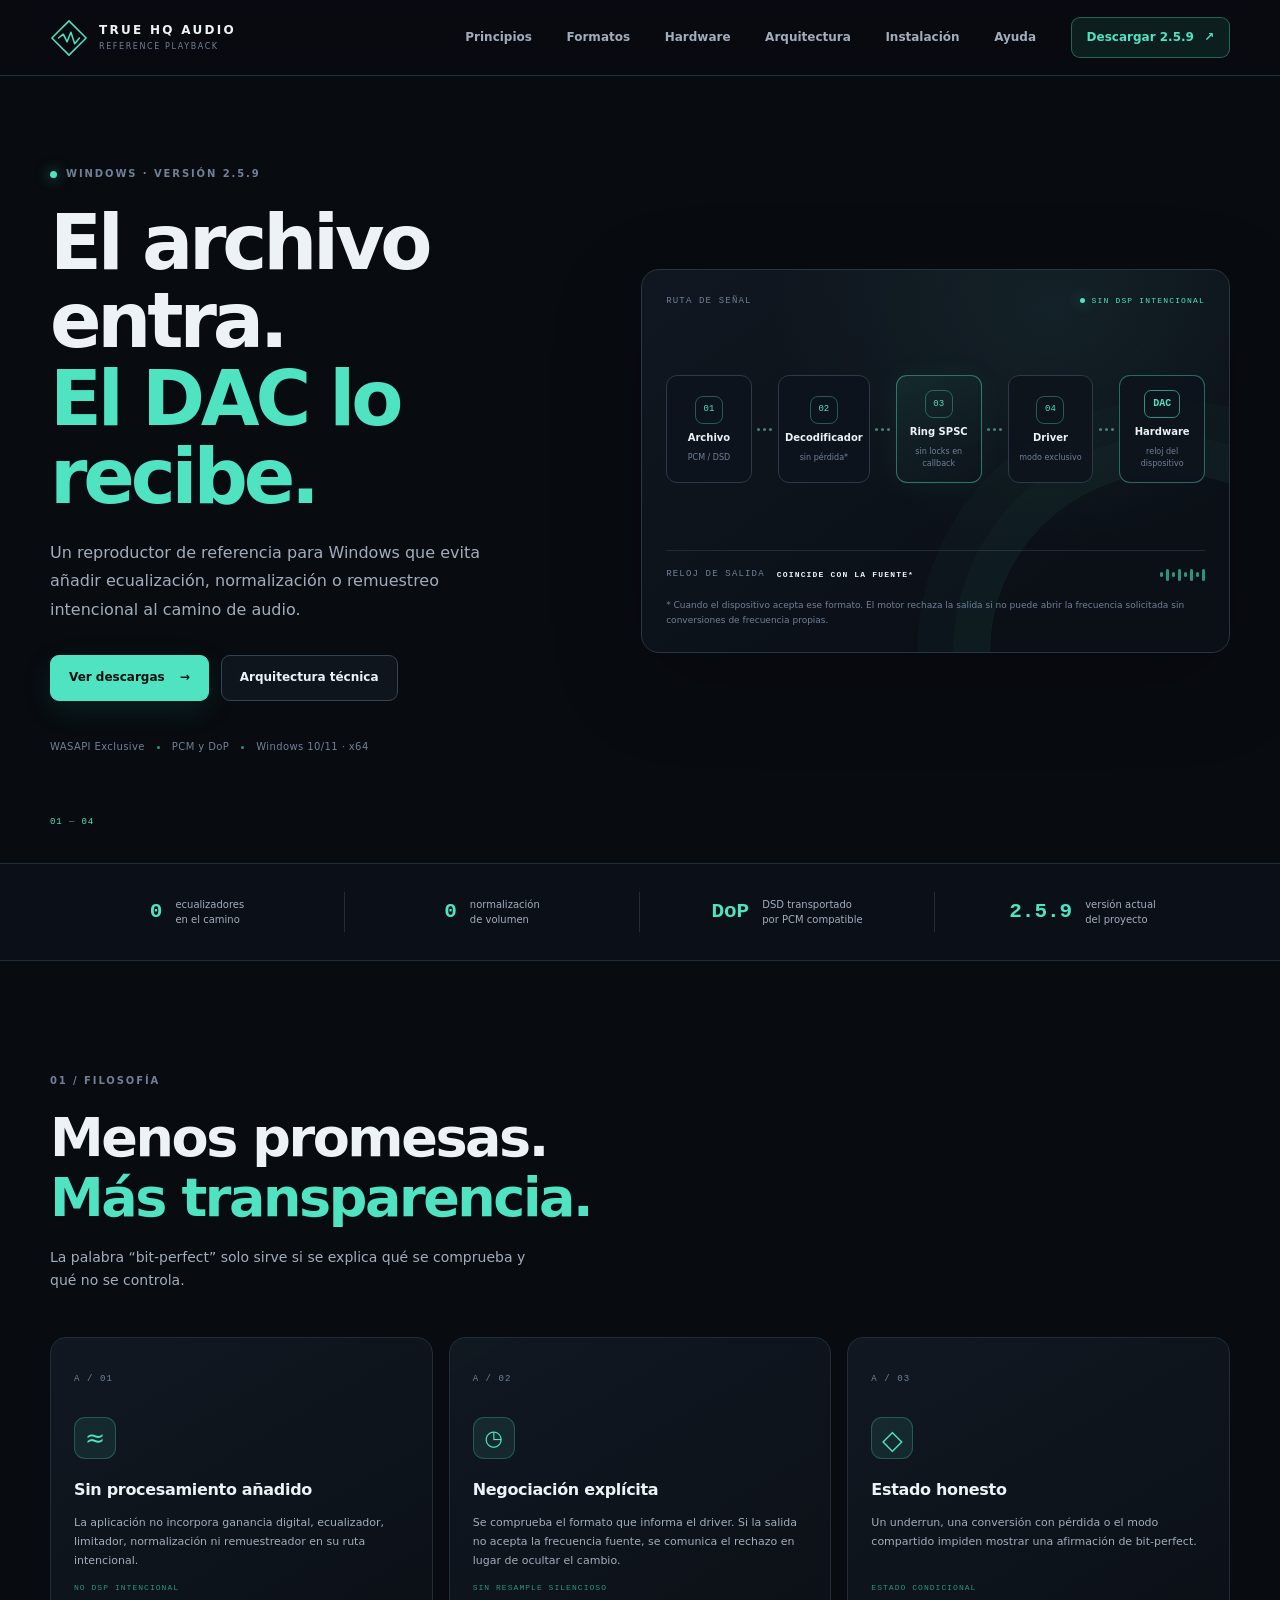
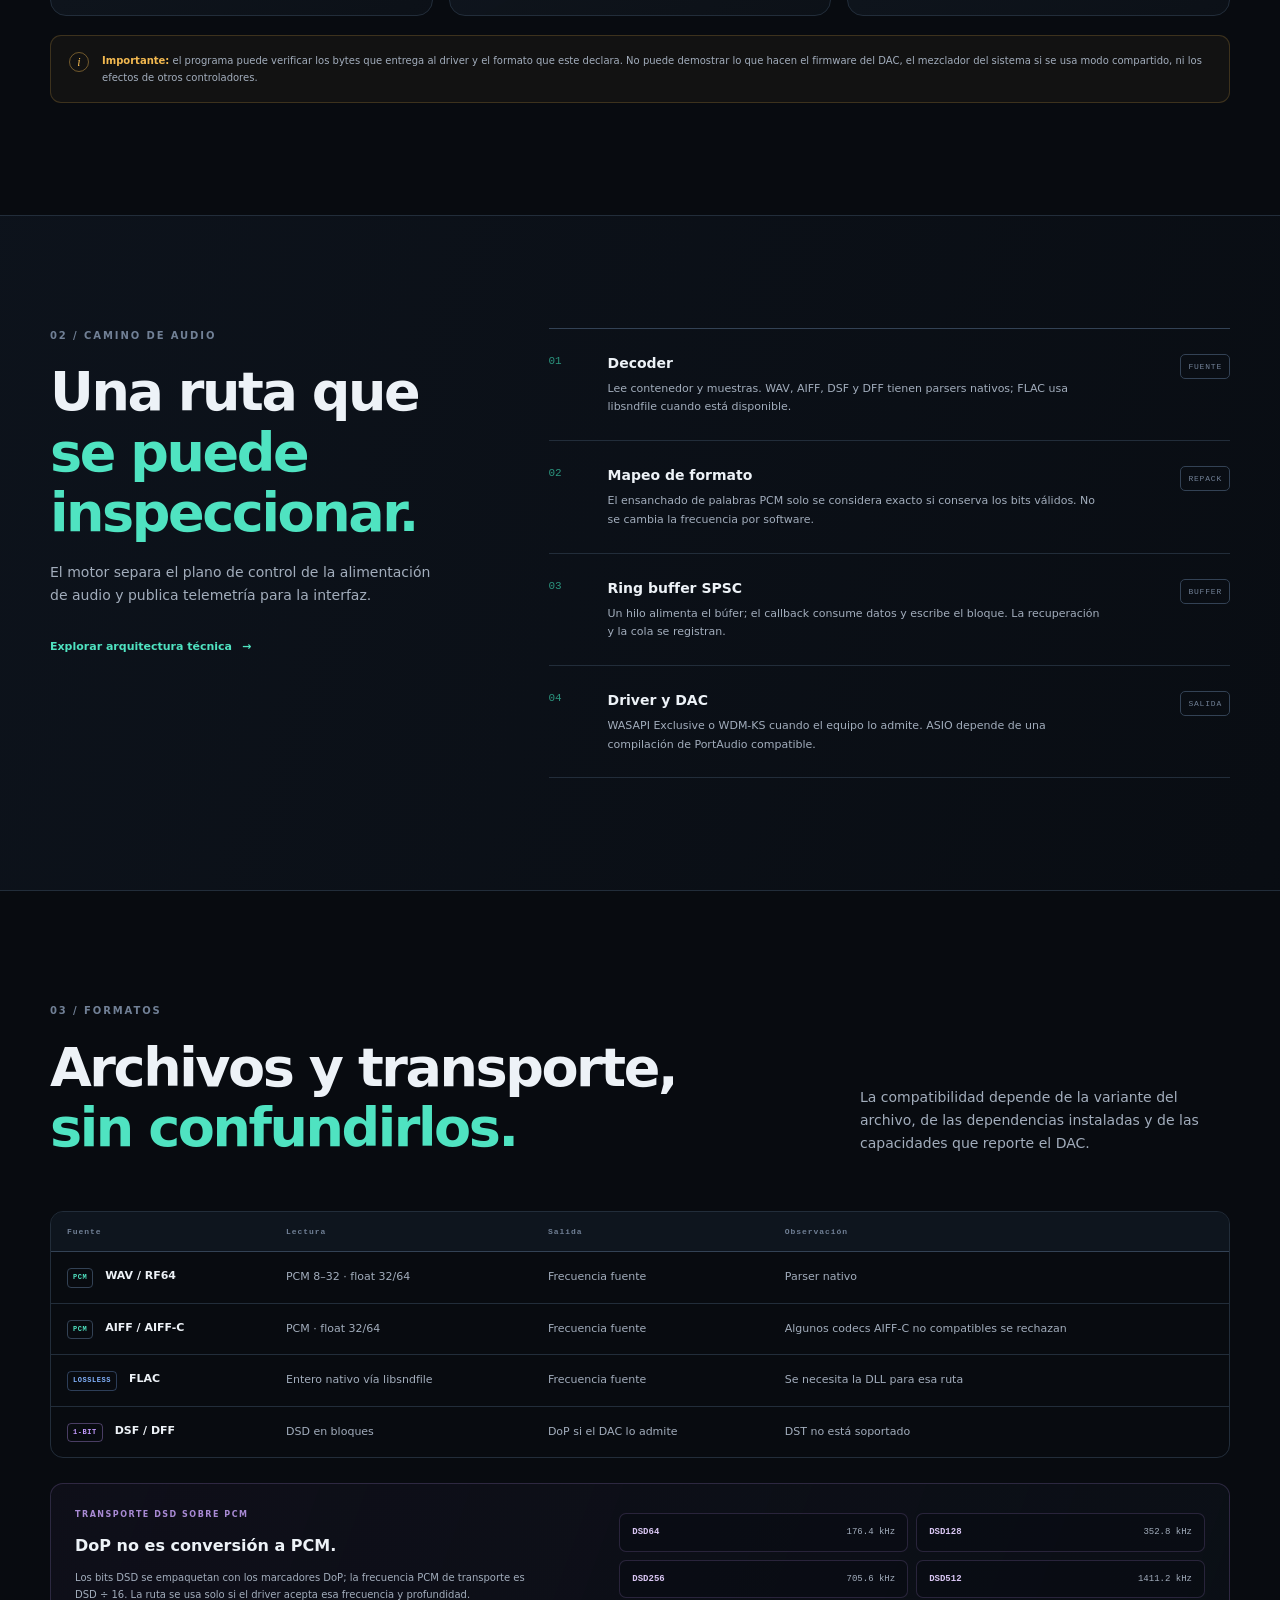
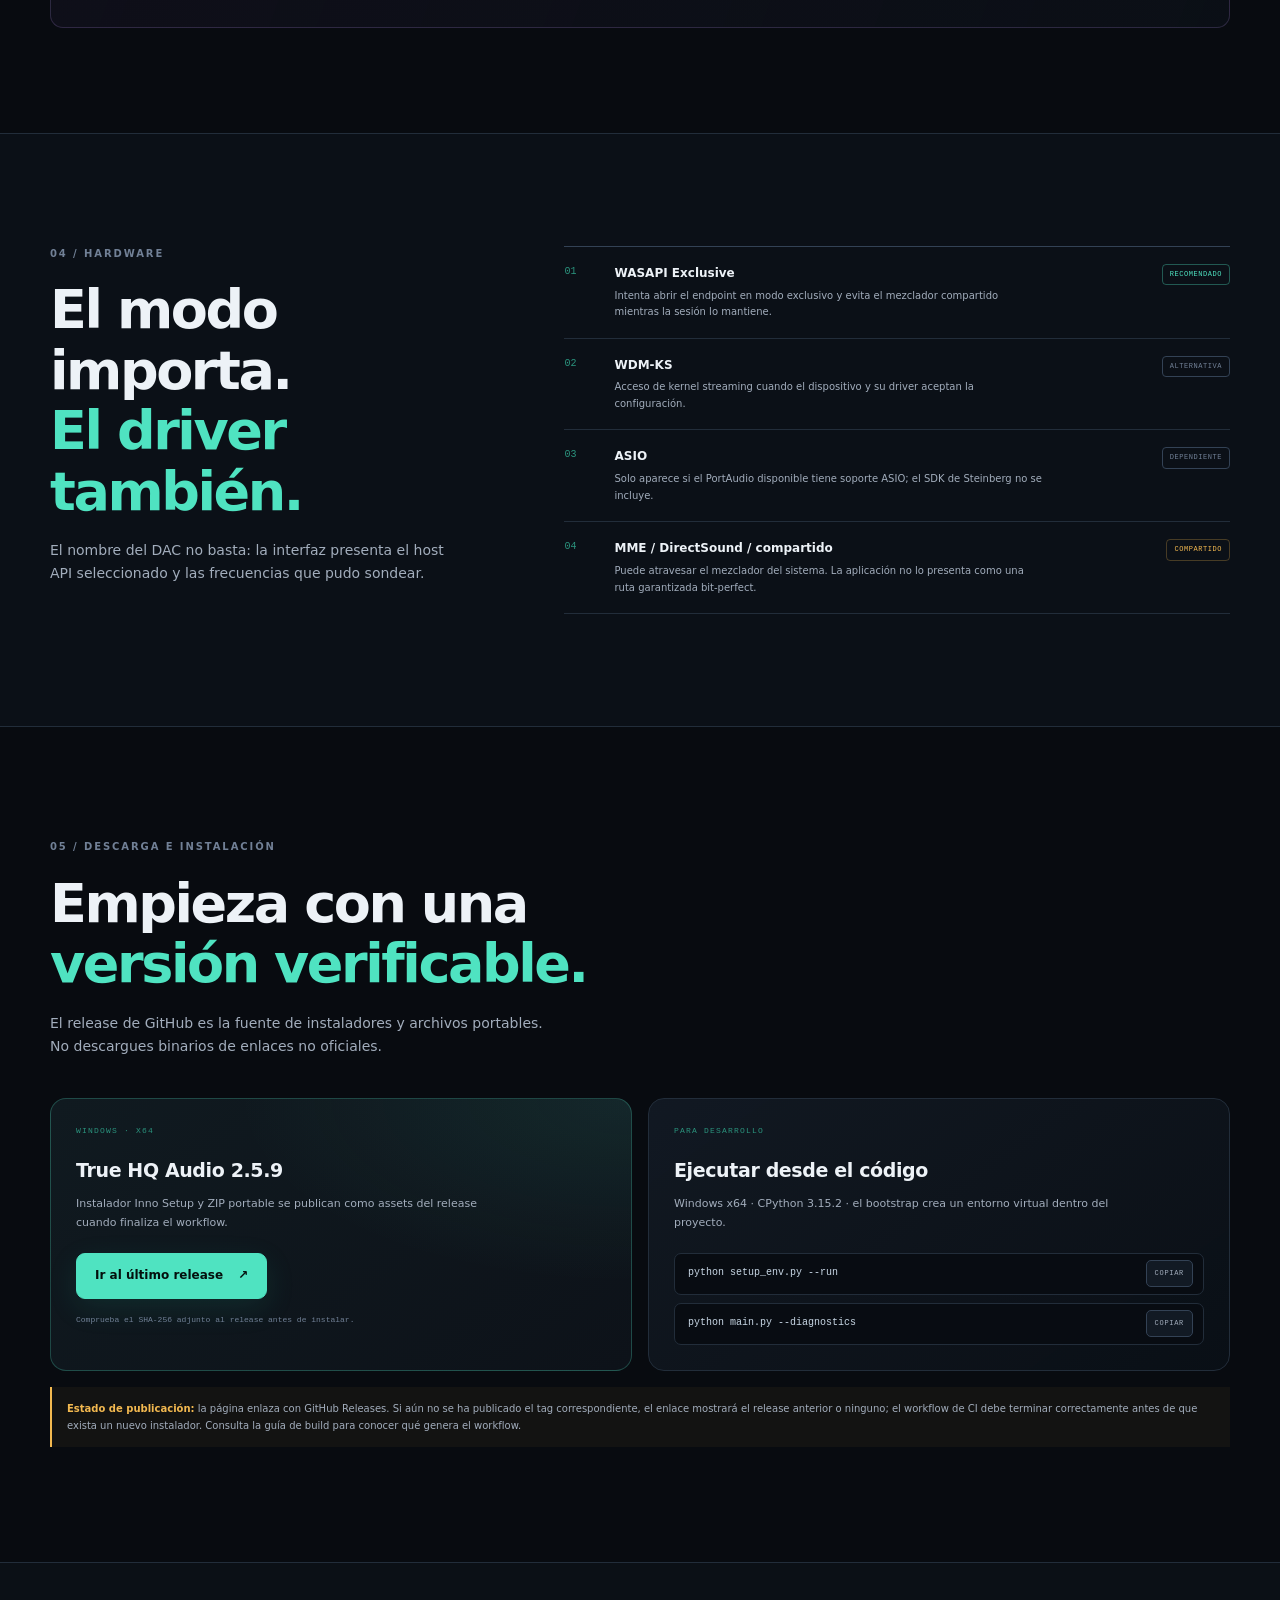
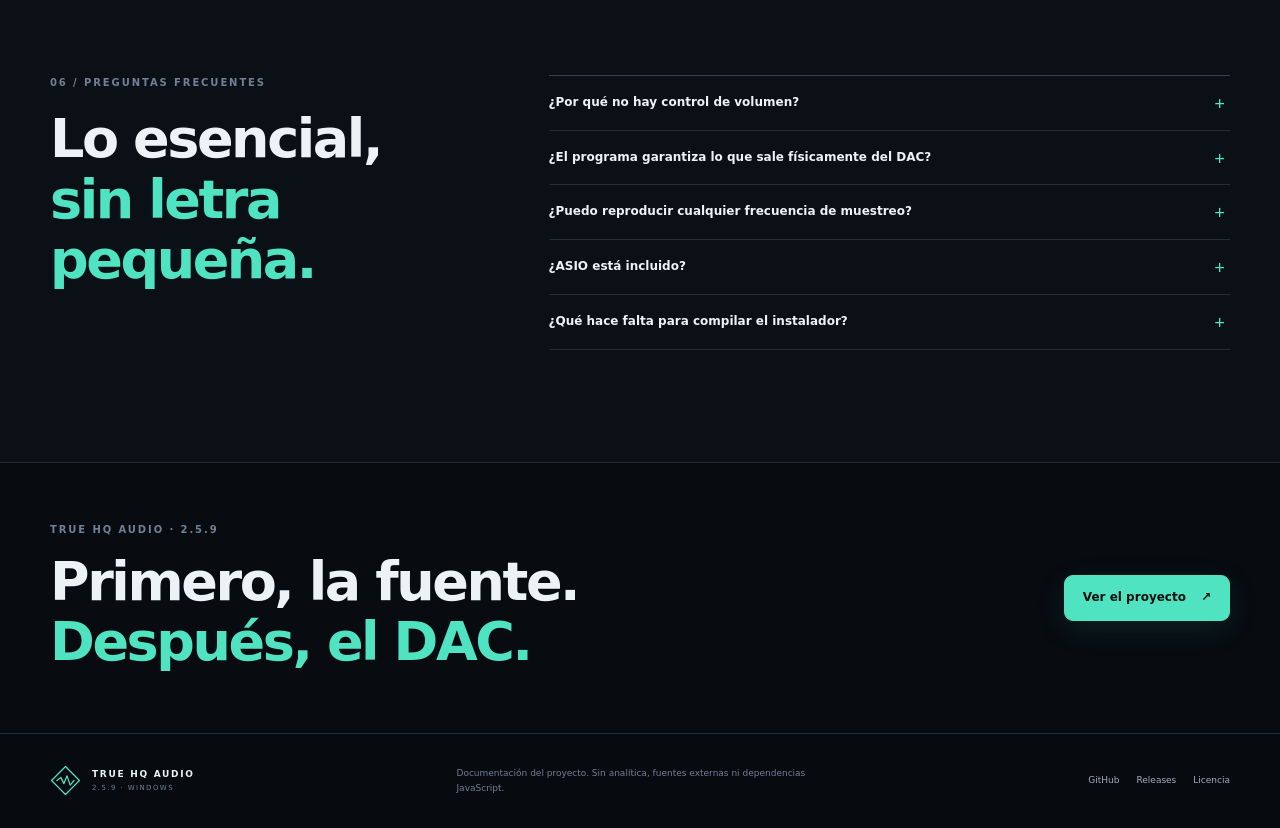
==== docs/index.html @ 5ac53d4a "0" ====
<!doctype html>
<html lang="es">
<head>
  <meta charset="utf-8">
  <meta name="viewport" content="width=device-width, initial-scale=1">
  <meta name="color-scheme" content="dark">
  <meta name="theme-color" content="#080b10">
  <meta name="description" content="True HQ Audio 2.5.9: reproductor de referencia para Windows con salida exclusiva, cero DSP y rechazo explícito del remuestreo." />
  <meta name="gh-repository" content="" />
  <meta name="gh-pages-url" content="" />
  <link rel="canonical" href="" />
  <meta property="og:title" content="True HQ Audio — escucha sin intermediarios" />
  <meta property="og:description" content="Reproductor de audio para Windows con WASAPI Exclusive, reproducción DoP y señal sin procesamiento intencional." />
  <meta property="og:type" content="website" />
  <title>True HQ Audio 2.5.9 — reproducción de referencia</title>
  <link rel="icon" href="favicon.svg" type="image/svg+xml">
  <link rel="stylesheet" href="site.css">
  <script src="site.js" defer></script>
</head>
<body>
  <a class="skip-link" href="#contenido">Saltar al contenido</a>
  <header class="site-header">
    <a class="brand" href="#inicio" aria-label="True HQ Audio, inicio">
      <span class="brand-mark" aria-hidden="true"><svg viewBox="0 0 40 40"><path d="M20 2 38 20 20 38 2 20 20 2Z"/><path d="m9 20 5-4 4 8 4-10 4 12 5-6"/></svg></span>
      <span class="brand-wordmark"><strong>TRUE HQ AUDIO</strong><small>REFERENCE PLAYBACK</small></span>
    </a>
    <button class="menu-toggle" type="button" aria-expanded="false" aria-controls="main-nav" aria-label="Abrir menú">
      <span></span><span></span><span></span>
    </button>
    <nav id="main-nav" class="main-nav" aria-label="Navegación principal">
      <a href="#principios">Principios</a>
      <a href="#formatos">Formatos</a>
      <a href="#hardware">Hardware</a>
      <a href="architecture.html">Arquitectura</a>
      <a href="#instalacion">Instalación</a>
      <a href="support.html">Ayuda</a>
      <a class="nav-cta" href="#instalacion" data-release-link>Descargar 2.5.9 <span aria-hidden="true">↗</span></a>
    </nav>
  </header>

  <main id="contenido">
    <section id="inicio" class="hero section-wrap">
      <div class="hero-copy">
        <p class="eyebrow"><span class="status-dot"></span> WINDOWS · VERSIÓN 2.5.9</p>
        <h1>El archivo entra.<br><span>El DAC lo recibe.</span></h1>
        <p class="hero-lede">Un reproductor de referencia para Windows que evita añadir ecualización, normalización o remuestreo intencional al camino de audio.</p>
        <div class="hero-actions">
          <a class="button button-primary" href="#instalacion" data-release-link>Ver descargas <span aria-hidden="true">→</span></a>
          <a class="button button-quiet" href="architecture.html">Arquitectura técnica</a>
        </div>
        <div class="hero-meta"><span>WASAPI Exclusive</span><i></i><span>PCM y DoP</span><i></i><span>Windows 10/11 · x64</span></div>
      </div>
      <div class="hero-art" aria-label="Diagrama de la ruta de audio">
        <div class="art-topline"><span>RUTA DE SEÑAL</span><span class="live-label"><b></b> SIN DSP INTENCIONAL</span></div>
        <div class="signal-flow">
          <div class="signal-node"><span class="node-icon">01</span><strong>Archivo</strong><small>PCM / DSD</small></div>
          <span class="signal-link"><i></i><i></i><i></i></span>
          <div class="signal-node"><span class="node-icon">02</span><strong>Decodificador</strong><small>sin pérdida*</small></div>
          <span class="signal-link"><i></i><i></i><i></i></span>
          <div class="signal-node node-ring"><span class="node-icon">03</span><strong>Ring SPSC</strong><small>sin locks en callback</small></div>
          <span class="signal-link"><i></i><i></i><i></i></span>
          <div class="signal-node"><span class="node-icon">04</span><strong>Driver</strong><small>modo exclusivo</small></div>
          <span class="signal-link"><i></i><i></i><i></i></span>
          <div class="signal-node node-dac"><span class="dac-glyph">DAC</span><strong>Hardware</strong><small>reloj del dispositivo</small></div>
        </div>
        <div class="art-footer"><span>RELOJ DE SALIDA</span><strong>COINCIDE CON LA FUENTE*</strong><span class="clock-bars" aria-hidden="true"><i></i><i></i><i></i><i></i><i></i><i></i><i></i><i></i></span></div>
        <p class="art-note">* Cuando el dispositivo acepta ese formato. El motor rechaza la salida si no puede abrir la frecuencia solicitada sin conversiones de frecuencia propias.</p>
      </div>
      <div class="hero-index" aria-hidden="true">01 <span>—</span> 04</div>
    </section>

    <section class="proof-strip" aria-label="Características principales">
      <div><strong>0</strong><span>ecualizadores<br>en el camino</span></div>
      <div><strong>0</strong><span>normalización<br>de volumen</span></div>
      <div><strong>DoP</strong><span>DSD transportado<br>por PCM compatible</span></div>
      <div><strong>2.5.9</strong><span>versión actual<br>del proyecto</span></div>
    </section>

    <section id="principios" class="section-wrap section-block">
      <div class="section-heading"><p class="eyebrow">01 / FILOSOFÍA</p><h2>Menos promesas.<br><span>Más transparencia.</span></h2><p>La palabra “bit-perfect” solo sirve si se explica qué se comprueba y qué no se controla.</p></div>
      <div class="principle-grid">
        <article class="principle-card"><span class="card-index">A / 01</span><div class="principle-icon icon-wave" aria-hidden="true">≈</div><h3>Sin procesamiento añadido</h3><p>La aplicación no incorpora ganancia digital, ecualizador, limitador, normalización ni remuestreador en su ruta intencional.</p><span class="card-foot">NO DSP INTENCIONAL</span></article>
        <article class="principle-card"><span class="card-index">A / 02</span><div class="principle-icon icon-clock" aria-hidden="true">◷</div><h3>Negociación explícita</h3><p>Se comprueba el formato que informa el driver. Si la salida no acepta la frecuencia fuente, se comunica el rechazo en lugar de ocultar el cambio.</p><span class="card-foot">SIN RESAMPLE SILENCIOSO</span></article>
        <article class="principle-card"><span class="card-index">A / 03</span><div class="principle-icon icon-shield" aria-hidden="true">◇</div><h3>Estado honesto</h3><p>Un underrun, una conversión con pérdida o el modo compartido impiden mostrar una afirmación de bit-perfect.</p><span class="card-foot">ESTADO CONDICIONAL</span></article>
      </div>
      <aside class="honesty-note"><span class="note-mark">i</span><p><strong>Importante:</strong> el programa puede verificar los bytes que entrega al driver y el formato que este declara. No puede demostrar lo que hacen el firmware del DAC, el mezclador del sistema si se usa modo compartido, ni los efectos de otros controladores.</p></aside>
    </section>

    <section id="ruta" class="signal-section section-block">
      <div class="section-wrap signal-layout">
        <div class="section-heading"><p class="eyebrow">02 / CAMINO DE AUDIO</p><h2>Una ruta que<br><span>se puede inspeccionar.</span></h2><p>El motor separa el plano de control de la alimentación de audio y publica telemetría para la interfaz.</p><a class="text-link" href="architecture.html">Explorar arquitectura técnica <span>→</span></a></div>
        <div class="pipeline">
          <div class="pipeline-step"><div class="pipeline-number">01</div><div><strong>Decoder</strong><p>Lee contenedor y muestras. WAV, AIFF, DSF y DFF tienen parsers nativos; FLAC usa libsndfile cuando está disponible.</p></div><span class="pipeline-tag">FUENTE</span></div>
          <div class="pipeline-step"><div class="pipeline-number">02</div><div><strong>Mapeo de formato</strong><p>El ensanchado de palabras PCM solo se considera exacto si conserva los bits válidos. No se cambia la frecuencia por software.</p></div><span class="pipeline-tag">REPACK</span></div>
          <div class="pipeline-step"><div class="pipeline-number">03</div><div><strong>Ring buffer SPSC</strong><p>Un hilo alimenta el búfer; el callback consume datos y escribe el bloque. La recuperación y la cola se registran.</p></div><span class="pipeline-tag">BUFFER</span></div>
          <div class="pipeline-step"><div class="pipeline-number">04</div><div><strong>Driver y DAC</strong><p>WASAPI Exclusive o WDM-KS cuando el equipo lo admite. ASIO depende de una compilación de PortAudio compatible.</p></div><span class="pipeline-tag">SALIDA</span></div>
        </div>
      </div>
    </section>

    <section id="formatos" class="section-wrap section-block formats-section">
      <div class="section-heading heading-row"><div><p class="eyebrow">03 / FORMATOS</p><h2>Archivos y transporte,<br><span>sin confundirlos.</span></h2></div><p>La compatibilidad depende de la variante del archivo, de las dependencias instaladas y de las capacidades que reporte el DAC.</p></div>
      <div class="format-table-wrap"><table class="format-table"><thead><tr><th>Fuente</th><th>Lectura</th><th>Salida</th><th>Observación</th></tr></thead><tbody>
        <tr><td><span class="format-mark pcm">PCM</span> WAV / RF64</td><td>PCM 8–32 · float 32/64</td><td>Frecuencia fuente</td><td>Parser nativo</td></tr>
        <tr><td><span class="format-mark pcm">PCM</span> AIFF / AIFF-C</td><td>PCM · float 32/64</td><td>Frecuencia fuente</td><td>Algunos codecs AIFF-C no compatibles se rechazan</td></tr>
        <tr><td><span class="format-mark lossless">LOSSLESS</span> FLAC</td><td>Entero nativo vía libsndfile</td><td>Frecuencia fuente</td><td>Se necesita la DLL para esa ruta</td></tr>
        <tr><td><span class="format-mark dsd">1-BIT</span> DSF / DFF</td><td>DSD en bloques</td><td>DoP si el DAC lo admite</td><td>DST no está soportado</td></tr>
      </tbody></table></div>
      <div class="dop-grid"><div><p class="eyebrow">TRANSPORTE DSD SOBRE PCM</p><h3>DoP no es conversión a PCM.</h3><p>Los bits DSD se empaquetan con los marcadores DoP; la frecuencia PCM de transporte es DSD ÷ 16. La ruta se usa solo si el driver acepta esa frecuencia y profundidad.</p></div><div class="dop-rates"><span><b>DSD64</b><i>176.4 kHz</i></span><span><b>DSD128</b><i>352.8 kHz</i></span><span><b>DSD256</b><i>705.6 kHz</i></span><span><b>DSD512</b><i>1411.2 kHz</i></span></div></div>
    </section>

    <section id="hardware" class="hardware-section section-block">
      <div class="section-wrap hardware-layout">
        <div class="section-heading"><p class="eyebrow">04 / HARDWARE</p><h2>El modo importa.<br><span>El driver también.</span></h2><p>El nombre del DAC no basta: la interfaz presenta el host API seleccionado y las frecuencias que pudo sondear.</p></div>
        <div class="driver-list">
          <article><span class="driver-rank">01</span><div><h3>WASAPI Exclusive</h3><p>Intenta abrir el endpoint en modo exclusivo y evita el mezclador compartido mientras la sesión lo mantiene.</p></div><span class="driver-state state-good">RECOMENDADO</span></article>
          <article><span class="driver-rank">02</span><div><h3>WDM-KS</h3><p>Acceso de kernel streaming cuando el dispositivo y su driver aceptan la configuración.</p></div><span class="driver-state">ALTERNATIVA</span></article>
          <article><span class="driver-rank">03</span><div><h3>ASIO</h3><p>Solo aparece si el PortAudio disponible tiene soporte ASIO; el SDK de Steinberg no se incluye.</p></div><span class="driver-state">DEPENDIENTE</span></article>
          <article><span class="driver-rank">04</span><div><h3>MME / DirectSound / compartido</h3><p>Puede atravesar el mezclador del sistema. La aplicación no lo presenta como una ruta garantizada bit-perfect.</p></div><span class="driver-state state-caution">COMPARTIDO</span></article>
        </div>
      </div>
    </section>

    <section id="instalacion" class="section-wrap section-block install-section">
      <div class="section-heading"><p class="eyebrow">05 / DESCARGA E INSTALACIÓN</p><h2>Empieza con una<br><span>versión verificable.</span></h2><p>El release de GitHub es la fuente de instaladores y archivos portables. No descargues binarios de enlaces no oficiales.</p></div>
      <div class="install-grid">
        <article class="download-card"><span class="download-kicker">WINDOWS · X64</span><h3>True HQ Audio 2.5.9</h3><p>Instalador Inno Setup y ZIP portable se publican como assets del release cuando finaliza el workflow.</p><a class="button button-primary" href="#instalacion" data-release-link>Ir al último release <span>↗</span></a><p class="download-foot">Comprueba el SHA-256 adjunto al release antes de instalar.</p></article>
        <article class="source-card"><span class="download-kicker">PARA DESARROLLO</span><h3>Ejecutar desde el código</h3><p>Windows x64 · CPython 3.15.2 · el bootstrap crea un entorno virtual dentro del proyecto.</p><div class="code-line"><code>python setup_env.py --run</code><button class="copy-button" type="button" data-copy="python setup_env.py --run" aria-label="Copiar comando">COPIAR</button></div><div class="code-line"><code>python main.py --diagnostics</code><button class="copy-button" type="button" data-copy="python main.py --diagnostics" aria-label="Copiar comando">COPIAR</button></div></article>
      </div>
      <p class="release-caveat"><strong>Estado de publicación:</strong> la página enlaza con GitHub Releases. Si aún no se ha publicado el tag correspondiente, el enlace mostrará el release anterior o ninguno; el workflow de CI debe terminar correctamente antes de que exista un nuevo instalador. Consulta <a href="installation.html">la guía de build</a> para conocer qué genera el workflow.</p>
    </section>

    <section class="faq-section section-block">
      <div class="section-wrap"><div class="section-heading"><p class="eyebrow">06 / PREGUNTAS FRECUENTES</p><h2>Lo esencial,<br><span>sin letra pequeña.</span></h2></div>
        <div class="faq-list">
          <details><summary>¿Por qué no hay control de volumen?</summary><p>El control digital de volumen escala muestras. Para no alterar la señal de origen, el nivel se controla en el DAC o en el amplificador.</p></details>
          <details><summary>¿El programa garantiza lo que sale físicamente del DAC?</summary><p>No. Puede inspeccionar el formato que informa el driver y los bytes entregados por la aplicación. No puede observar el procesamiento interno del driver, el firmware del DAC o etapas analógicas.</p></details>
          <details><summary>¿Puedo reproducir cualquier frecuencia de muestreo?</summary><p>Solo si el endpoint acepta el formato. Si no lo acepta, la aplicación comunica el error y no intenta remuestrear por software.</p></details>
          <details><summary>¿ASIO está incluido?</summary><p>El programa consulta los host APIs de PortAudio disponibles en el equipo. No distribuye el SDK ASIO ni garantiza que la build de PortAudio lo incluya.</p></details>
          <details><summary>¿Qué hace falta para compilar el instalador?</summary><p>Python 3.15.2 x64, las dependencias fijadas en requirements y Inno Setup 6. GitHub Actions instala Inno Setup, ejecuta pruebas y empaqueta los artefactos.</p></details>
        </div>
      </div>
    </section>

    <section class="final-cta section-wrap"><div><p class="eyebrow">TRUE HQ AUDIO · 2.5.9</p><h2>Primero, la fuente.<br><span>Después, el DAC.</span></h2></div><a class="button button-primary" href="#inicio" data-project-link>Ver el proyecto <span>↗</span></a></section>
  </main>

  <footer class="site-footer"><a class="brand footer-brand" href="#inicio"><span class="brand-mark" aria-hidden="true"><svg viewBox="0 0 40 40"><path d="M20 2 38 20 20 38 2 20 20 2Z"/><path d="m9 20 5-4 4 8 4-10 4 12 5-6"/></svg></span><span class="brand-wordmark"><strong>TRUE HQ AUDIO</strong><small>2.5.9 · WINDOWS</small></span></a><p>Documentación del proyecto. Sin analítica, fuentes externas ni dependencias JavaScript.</p><div class="footer-links"><a href="#inicio" data-project-link>GitHub</a><a href="#instalacion" data-release-link>Releases</a><a href="#inicio" data-license-link>Licencia</a></div></footer>
</body>
</html>
---- docs/site.css ----
:root {
  color-scheme: dark;
  --bg: #080b10;
  --surface: #0d121a;
  --surface-raised: #121a24;
  --surface-hover: #182331;
  --line: #222d3a;
  --line-bright: #334255;
  --text: #edf2f7;
  --muted: #a2adbc;
  --dim: #718096;
  --accent: #4fe3c1;
  --accent-dim: #2b947e;
  --accent-wash: rgba(79, 227, 193, .09);
  --warning: #f3b950;
  --danger: #f17474;
  --content: 1180px;
  --radius: 16px;
  font-family: Inter, "Segoe UI Variable Text", "Segoe UI", system-ui, sans-serif;
  font-synthesis: none;
  text-rendering: optimizeLegibility;
  -webkit-font-smoothing: antialiased;
  -moz-osx-font-smoothing: grayscale;
}

*, *::before, *::after { box-sizing: border-box; }
html { scroll-behavior: smooth; scroll-padding-top: 88px; background: var(--bg); }
body { margin: 0; min-width: 320px; background: var(--bg); color: var(--text); line-height: 1.65; }
body::before { position: fixed; z-index: -1; inset: 0; content: ""; pointer-events: none; opacity: .24; background-image: linear-gradient(rgba(124, 147, 173, .035) 1px, transparent 1px), linear-gradient(90deg, rgba(124, 147, 173, .035) 1px, transparent 1px); background-size: 48px 48px; mask-image: linear-gradient(to bottom, black, transparent 70%); }
a { color: inherit; text-decoration: none; }
button, a { -webkit-tap-highlight-color: transparent; }
a:focus-visible, button:focus-visible, summary:focus-visible { outline: 2px solid var(--accent); outline-offset: 4px; }
button { font: inherit; }
.skip-link { position: fixed; z-index: 100; top: 8px; left: 8px; padding: 9px 14px; transform: translateY(-150%); border-radius: 8px; background: var(--accent); color: #04100d; font-weight: 700; }
.skip-link:focus { transform: translateY(0); }
.section-wrap { width: min(var(--content), calc(100% - 64px)); margin-inline: auto; }
.section-block { padding-block: 112px; }

.site-header { position: sticky; z-index: 20; top: 0; display: flex; align-items: center; justify-content: space-between; width: 100%; min-height: 76px; padding: 0 max(32px, calc((100vw - var(--content)) / 2)); border-bottom: 1px solid rgba(48, 62, 79, .7); background: rgba(8, 11, 16, .88); backdrop-filter: blur(18px); }
.brand { display: inline-flex; align-items: center; gap: 11px; flex: 0 0 auto; }
.brand-mark { display: grid; width: 38px; height: 38px; place-items: center; }
.brand-mark svg { width: 100%; fill: none; stroke: var(--accent); stroke-linecap: round; stroke-linejoin: round; stroke-width: 1.6; }
.brand-wordmark { display: grid; gap: 0; line-height: 1.2; }
.brand-wordmark strong { font-size: 12px; font-weight: 750; letter-spacing: .19em; }
.brand-wordmark small { margin-top: 5px; color: var(--dim); font-size: 8px; letter-spacing: .2em; }
.main-nav { display: flex; align-items: center; gap: clamp(18px, 2.7vw, 38px); }
.main-nav > a { color: var(--muted); font-size: 12px; font-weight: 550; transition: color .18s ease; }
.main-nav > a:hover { color: var(--text); }
.main-nav .nav-cta { display: inline-flex; align-items: center; gap: 10px; padding: 10px 15px; border: 1px solid rgba(79, 227, 193, .36); border-radius: 9px; background: var(--accent-wash); color: var(--accent); font-weight: 700; }
.main-nav .nav-cta:hover { border-color: var(--accent); background: rgba(79, 227, 193, .14); }
.menu-toggle { display: none; }

.hero { position: relative; display: grid; grid-template-columns: .92fr 1.08fr; align-items: center; gap: clamp(40px, 7vw, 100px); min-height: 650px; padding-block: 90px 108px; }
.hero-copy { max-width: 560px; }
.eyebrow { display: flex; align-items: center; gap: 9px; margin: 0 0 21px; color: var(--dim); font-size: 10px; font-weight: 750; letter-spacing: .19em; }
.status-dot, .live-label b { display: inline-block; width: 7px; height: 7px; border-radius: 50%; background: var(--accent); box-shadow: 0 0 14px rgba(79, 227, 193, .7); }
h1, h2, h3, p { margin-top: 0; }
h1 { margin-bottom: 22px; font-size: clamp(44px, 6.1vw, 76px); font-weight: 690; letter-spacing: -.055em; line-height: 1.03; }
h1 span, h2 span { color: var(--accent); }
.hero-lede { max-width: 480px; margin-bottom: 30px; color: var(--muted); font-size: 16px; line-height: 1.8; }
.hero-actions { display: flex; flex-wrap: wrap; align-items: center; gap: 12px; }
.button { display: inline-flex; min-height: 46px; align-items: center; justify-content: center; gap: 15px; padding: 0 18px; border: 1px solid transparent; border-radius: 9px; font-size: 12px; font-weight: 700; transition: transform .18s ease, background .18s ease, border-color .18s ease; }
.button:hover { transform: translateY(-2px); }
.button-primary { border-color: var(--accent); background: var(--accent); color: #04100d; box-shadow: 0 9px 30px rgba(30, 190, 153, .12); }
.button-primary:hover { background: #77f0d4; }
.button-quiet { border-color: var(--line-bright); background: rgba(18, 26, 36, .68); color: var(--text); }
.button-quiet:hover { border-color: #53657b; background: var(--surface-hover); }
.hero-meta { display: flex; flex-wrap: wrap; align-items: center; gap: 12px; margin-top: 38px; color: var(--dim); font-size: 10px; letter-spacing: .04em; }
.hero-meta i { width: 3px; height: 3px; border-radius: 50%; background: var(--accent-dim); }
.hero-art { position: relative; min-height: 380px; overflow: hidden; padding: 24px; border: 1px solid #273544; border-radius: 18px; background: radial-gradient(ellipse at 70% 10%, rgba(61, 130, 125, .13), transparent 48%), linear-gradient(145deg, #101720, #0b1017 75%); box-shadow: 0 26px 90px rgba(0, 0, 0, .22); }
.hero-art::after { position: absolute; right: -120px; bottom: -180px; width: 360px; height: 360px; border: 1px solid rgba(79, 227, 193, .08); border-radius: 50%; content: ""; box-shadow: 0 0 0 36px rgba(79, 227, 193, .025), 0 0 0 72px rgba(79, 227, 193, .018); pointer-events: none; }
.art-topline, .art-footer { display: flex; align-items: center; justify-content: space-between; color: var(--dim); font-family: "Cascadia Mono", Consolas, monospace; font-size: 9px; letter-spacing: .13em; }
.live-label { display: flex; align-items: center; gap: 7px; color: var(--accent); font-size: 8px; }
.live-label b { width: 5px; height: 5px; }
.signal-flow { position: relative; display: flex; align-items: center; justify-content: space-between; gap: 5px; min-height: 242px; }
.signal-node { position: relative; z-index: 1; display: grid; width: 94px; min-height: 108px; flex: 0 1 94px; align-content: center; justify-items: center; gap: 6px; padding: 10px 6px; border: 1px solid #2b3948; border-radius: 11px; background: rgba(14, 20, 29, .92); text-align: center; }
.signal-node strong { font-size: 10px; font-weight: 650; }
.signal-node small { color: var(--dim); font-size: 8px; line-height: 1.4; }
.node-icon { display: grid; width: 28px; height: 28px; place-items: center; border: 1px solid rgba(79, 227, 193, .35); border-radius: 8px; color: var(--accent); font-family: "Cascadia Mono", Consolas, monospace; font-size: 9px; }
.node-ring { border-color: rgba(79, 227, 193, .45); background: linear-gradient(145deg, rgba(34, 88, 78, .27), rgba(14, 20, 29, .96)); box-shadow: 0 0 28px rgba(79, 227, 193, .06); }
.node-dac { border-color: rgba(79, 227, 193, .42); }
.dac-glyph { display: grid; width: 36px; height: 28px; place-items: center; border: 1px solid var(--accent-dim); border-radius: 7px; color: var(--accent); font-family: "Cascadia Mono", Consolas, monospace; font-size: 10px; font-weight: 700; }
.signal-link { display: flex; min-width: 8px; flex: 1 1 18px; justify-content: center; gap: 3px; }
.signal-link i { width: 3px; height: 3px; border-radius: 50%; background: #4b7f78; animation: signal 1.7s ease-in-out infinite; }
.signal-link i:nth-child(2) { animation-delay: .22s; }
.signal-link i:nth-child(3) { animation-delay: .44s; }
@keyframes signal { 0%, 100% { opacity: .26; transform: translateX(-3px); } 50% { opacity: .95; transform: translateX(3px); } }
.art-footer { justify-content: flex-start; gap: 12px; padding-top: 16px; border-top: 1px solid #202b37; }
.art-footer strong { color: var(--text); font-size: 8px; }
.clock-bars { display: flex; height: 14px; align-items: center; gap: 3px; margin-left: auto; }
.clock-bars i { width: 3px; border-radius: 3px; background: var(--accent-dim); }
.clock-bars i:nth-child(odd) { height: 5px; }.clock-bars i:nth-child(even) { height: 12px; }
.art-note { position: relative; z-index: 1; margin: 16px 0 0; color: var(--dim); font-size: 9px; line-height: 1.65; }
.hero-index { position: absolute; bottom: 34px; left: 0; color: var(--accent); font-family: "Cascadia Mono", Consolas, monospace; font-size: 9px; letter-spacing: .1em; }.hero-index span { color: var(--dim); }

.proof-strip { display: grid; grid-template-columns: repeat(4, 1fr); width: 100%; padding: 28px max(32px, calc((100vw - var(--content)) / 2)); border-block: 1px solid var(--line); background: rgba(13, 18, 26, .82); }
.proof-strip > div { display: flex; align-items: center; justify-content: center; gap: 13px; min-height: 40px; border-right: 1px solid var(--line); }
.proof-strip > div:last-child { border: 0; }
.proof-strip strong { color: var(--accent); font-family: "Cascadia Mono", Consolas, monospace; font-size: 21px; font-weight: 600; }
.proof-strip span { color: var(--muted); font-size: 10px; line-height: 1.5; }

.section-heading { max-width: 610px; }
.section-heading .eyebrow { margin-bottom: 18px; }
h2 { margin-bottom: 17px; font-size: clamp(34px, 4.5vw, 54px); font-weight: 660; letter-spacing: -.045em; line-height: 1.12; }
.section-heading > p:not(.eyebrow) { max-width: 500px; color: var(--muted); font-size: 14px; }
.principle-grid { display: grid; grid-template-columns: repeat(3, 1fr); gap: 16px; margin-top: 45px; }
.principle-card { position: relative; min-height: 270px; padding: 25px 23px 22px; border: 1px solid var(--line); border-radius: var(--radius); background: linear-gradient(150deg, rgba(18, 26, 36, .86), rgba(12, 17, 24, .94)); transition: border-color .2s ease, transform .2s ease; }
.principle-card:hover { transform: translateY(-3px); border-color: #3c5860; }
.card-index { color: var(--dim); font-family: "Cascadia Mono", Consolas, monospace; font-size: 9px; letter-spacing: .12em; }
.principle-icon { display: grid; width: 42px; height: 42px; place-items: center; margin: 28px 0 18px; border: 1px solid rgba(79, 227, 193, .26); border-radius: 11px; background: var(--accent-wash); color: var(--accent); font-size: 24px; }
.icon-clock { font-size: 21px; }.icon-shield { font-size: 27px; }
.principle-card h3, .download-card h3, .source-card h3 { margin-bottom: 9px; font-size: 16px; font-weight: 650; letter-spacing: -.02em; }
.principle-card p { margin-bottom: 22px; color: var(--muted); font-size: 11px; line-height: 1.75; }
.card-foot { position: absolute; bottom: 20px; left: 23px; color: var(--accent-dim); font-family: "Cascadia Mono", Consolas, monospace; font-size: 8px; letter-spacing: .13em; }
.honesty-note { display: flex; gap: 13px; margin-top: 19px; padding: 16px 18px; border: 1px solid rgba(243, 185, 80, .19); border-radius: 11px; background: rgba(243, 185, 80, .045); }
.note-mark { display: grid; width: 20px; height: 20px; flex: 0 0 20px; place-items: center; border: 1px solid rgba(243, 185, 80, .42); border-radius: 50%; color: var(--warning); font-family: Georgia, serif; font-size: 12px; font-style: italic; }
.honesty-note p { margin: 0; color: var(--muted); font-size: 10px; line-height: 1.7; }.honesty-note strong { color: var(--warning); }

.signal-section { border-block: 1px solid var(--line); background: linear-gradient(110deg, rgba(13, 19, 28, .96), rgba(9, 13, 19, .95)); }
.signal-layout { display: grid; grid-template-columns: .72fr 1.28fr; align-items: start; gap: clamp(45px, 9vw, 130px); }
.signal-layout .section-heading { position: sticky; top: 115px; }
.text-link { display: inline-flex; align-items: center; gap: 10px; margin-top: 17px; color: var(--accent); font-size: 11px; font-weight: 650; }
.text-link span { transition: transform .2s ease; }.text-link:hover span { transform: translate(3px, -2px); }
.pipeline { border-top: 1px solid var(--line-bright); }
.pipeline-step { display: grid; grid-template-columns: 42px 1fr auto; align-items: start; gap: 17px; padding: 23px 0; border-bottom: 1px solid var(--line); }
.pipeline-number { color: var(--accent-dim); font-family: "Cascadia Mono", Consolas, monospace; font-size: 11px; }
.pipeline-step strong { display: block; margin-bottom: 5px; font-size: 14px; font-weight: 650; }
.pipeline-step p { max-width: 500px; margin: 0; color: var(--muted); font-size: 11px; line-height: 1.7; }
.pipeline-tag { margin-top: 2px; padding: 5px 7px; border: 1px solid var(--line-bright); border-radius: 5px; color: var(--dim); font-family: "Cascadia Mono", Consolas, monospace; font-size: 8px; letter-spacing: .1em; }

.formats-section { padding-bottom: 105px; }
.heading-row { display: flex; max-width: none; align-items: end; justify-content: space-between; gap: 32px; }
.heading-row > p { max-width: 370px !important; margin-bottom: 21px; }
.format-table-wrap { overflow-x: auto; margin-top: 35px; border: 1px solid var(--line); border-radius: 13px; }
.format-table { width: 100%; border-collapse: collapse; font-size: 11px; text-align: left; }
.format-table th { padding: 13px 16px; border-bottom: 1px solid var(--line-bright); background: rgba(18, 26, 36, .7); color: var(--dim); font-family: "Cascadia Mono", Consolas, monospace; font-size: 8px; font-weight: 600; letter-spacing: .12em; white-space: nowrap; }
.format-table td { padding: 15px 16px; border-bottom: 1px solid var(--line); color: var(--muted); white-space: nowrap; }
.format-table tbody tr:last-child td { border: 0; }.format-table td:first-child { color: var(--text); font-weight: 600; }
.format-mark { display: inline-block; margin-right: 8px; padding: 3px 5px; border: 1px solid var(--line-bright); border-radius: 4px; color: var(--accent); font-family: "Cascadia Mono", Consolas, monospace; font-size: 7px; letter-spacing: .08em; }
.format-mark.dsd { color: #c39bff; border-color: rgba(195, 155, 255, .35); }.format-mark.lossless { color: #82b3ff; border-color: rgba(130, 179, 255, .3); }
.dop-grid { display: grid; grid-template-columns: 1fr 1.15fr; gap: 35px; margin-top: 25px; padding: 24px; border: 1px solid rgba(195, 155, 255, .18); border-radius: 13px; background: linear-gradient(110deg, rgba(58, 40, 82, .14), rgba(13, 18, 26, .65)); }
.dop-grid .eyebrow { margin-bottom: 12px; color: #a98ad4; font-size: 8px; }.dop-grid h3 { margin-bottom: 9px; font-size: 16px; font-weight: 650; }.dop-grid > div > p:last-child { max-width: 460px; margin: 0; color: var(--muted); font-size: 10px; line-height: 1.7; }
.dop-rates { display: grid; grid-template-columns: repeat(2, 1fr); gap: 8px; align-content: center; }.dop-rates span { display: flex; justify-content: space-between; gap: 8px; padding: 11px 12px; border: 1px solid rgba(195, 155, 255, .17); border-radius: 7px; background: rgba(8, 11, 16, .34); font-family: "Cascadia Mono", Consolas, monospace; font-size: 9px; }.dop-rates b { color: #d9c6f3; font-weight: 600; }.dop-rates i { color: var(--muted); font-style: normal; }

.hardware-section { border-block: 1px solid var(--line); background: #0b1017; }
.hardware-layout { display: grid; grid-template-columns: .75fr 1.25fr; align-items: start; gap: clamp(44px, 9vw, 130px); }
.driver-list { border-top: 1px solid var(--line-bright); }
.driver-list article { display: grid; grid-template-columns: 35px 1fr auto; align-items: start; gap: 15px; padding: 17px 0; border-bottom: 1px solid var(--line); }
.driver-rank { color: var(--accent-dim); font-family: "Cascadia Mono", Consolas, monospace; font-size: 10px; }
.driver-list h3 { margin: 0 0 4px; font-size: 12px; font-weight: 650; }.driver-list p { max-width: 430px; margin: 0; color: var(--muted); font-size: 10px; line-height: 1.65; }
.driver-state { padding: 4px 7px; border: 1px solid var(--line-bright); border-radius: 4px; color: var(--dim); font-family: "Cascadia Mono", Consolas, monospace; font-size: 7px; letter-spacing: .08em; white-space: nowrap; }.state-good { border-color: rgba(79, 227, 193, .35); color: var(--accent); }.state-caution { border-color: rgba(243, 185, 80, .26); color: var(--warning); }

.install-section { padding-bottom: 115px; }
.install-grid { display: grid; grid-template-columns: 1fr 1fr; gap: 16px; margin-top: 40px; }
.download-card, .source-card { min-height: 265px; padding: 25px; border: 1px solid var(--line); border-radius: var(--radius); background: linear-gradient(145deg, rgba(18, 26, 36, .9), rgba(10, 15, 22, .95)); }
.download-card { border-color: rgba(79, 227, 193, .25); background: radial-gradient(ellipse at 100% 0, rgba(79, 227, 193, .09), transparent 48%), linear-gradient(145deg, #101a20, #0d1219); }
.download-kicker { display: block; margin-bottom: 18px; color: var(--accent-dim); font-family: "Cascadia Mono", Consolas, monospace; font-size: 8px; letter-spacing: .15em; }
.download-card h3, .source-card h3 { margin-bottom: 8px; font-size: 19px; }.download-card > p, .source-card > p { max-width: 440px; margin-bottom: 20px; color: var(--muted); font-size: 11px; line-height: 1.75; }
.download-foot { margin: 14px 0 0 !important; color: var(--dim) !important; font-family: "Cascadia Mono", Consolas, monospace; font-size: 8px !important; }
.code-line { display: flex; min-height: 42px; align-items: center; justify-content: space-between; gap: 8px; margin-top: 8px; padding: 0 10px 0 13px; border: 1px solid var(--line); border-radius: 7px; background: #080c12; }
.code-line code { overflow: auto; color: #c8d7e5; font-family: "Cascadia Mono", Consolas, monospace; font-size: 10px; white-space: nowrap; }
.copy-button { min-height: 27px; flex: 0 0 auto; padding: 0 8px; border: 1px solid var(--line-bright); border-radius: 5px; background: var(--surface-raised); color: var(--muted); cursor: pointer; font-family: "Cascadia Mono", Consolas, monospace; font-size: 7px; letter-spacing: .1em; }.copy-button:hover { border-color: var(--accent-dim); color: var(--accent); }
.release-caveat { margin: 16px 0 0; padding: 13px 15px; border-left: 2px solid var(--warning); background: rgba(243, 185, 80, .045); color: var(--muted); font-size: 10px; line-height: 1.7; }.release-caveat strong { color: var(--warning); }

.faq-section { border-block: 1px solid var(--line); background: rgba(13, 18, 26, .72); }
.faq-section .section-wrap { display: grid; grid-template-columns: .72fr 1.28fr; align-items: start; gap: clamp(40px, 9vw, 125px); }
.faq-list { border-top: 1px solid var(--line-bright); }
.faq-list details { border-bottom: 1px solid var(--line); }
.faq-list summary { position: relative; padding: 17px 35px 17px 0; color: var(--text); cursor: pointer; font-size: 12px; font-weight: 600; list-style: none; }
.faq-list summary::-webkit-details-marker { display: none; }.faq-list summary::after { position: absolute; top: 15px; right: 5px; color: var(--accent); content: "+"; font-family: "Cascadia Mono", Consolas, monospace; font-size: 18px; font-weight: 400; }.faq-list details[open] summary::after { content: "−"; }
.faq-list details p { max-width: 620px; margin: -1px 30px 17px 0; color: var(--muted); font-size: 10px; line-height: 1.75; }

.final-cta { display: flex; min-height: 270px; align-items: center; justify-content: space-between; gap: 24px; padding-block: 58px; }.final-cta .eyebrow { margin-bottom: 13px; }.final-cta h2 { margin-bottom: 0; }
.site-footer { display: flex; min-height: 95px; align-items: center; justify-content: space-between; gap: 24px; padding: 20px max(32px, calc((100vw - var(--content)) / 2)); border-top: 1px solid var(--line); background: #070a0f; }.footer-brand .brand-mark { width: 31px; height: 31px; }.footer-brand .brand-wordmark strong { font-size: 9px; }.footer-brand .brand-wordmark small { font-size: 7px; }.site-footer > p { max-width: 370px; margin: 0; color: var(--dim); font-size: 9px; }.footer-links { display: flex; gap: 17px; color: var(--muted); font-size: 9px; }.footer-links a:hover { color: var(--accent); }
.not-found { display: grid; min-height: 100svh; align-content: center; justify-items: start; width: min(700px, calc(100% - 48px)); margin-inline: auto; }.not-found h1 { margin-bottom: 17px; font-size: clamp(44px, 7vw, 76px); letter-spacing: -.05em; line-height: 1.05; }.not-found h1 span { color: var(--accent); }.not-found > p:not(.eyebrow) { margin-bottom: 25px; color: var(--muted); font-size: 14px; }

@media (max-width: 1020px) {
  :root { --content: 860px; }
  .site-header { padding-inline: 26px; }
  .main-nav { gap: 18px; }
  .hero { grid-template-columns: 1fr 1fr; gap: 34px; min-height: 580px; }
  .hero-art { min-height: 350px; padding: 19px; }
  .signal-node { width: 78px; flex-basis: 78px; min-height: 100px; }.signal-node strong { font-size: 9px; }.signal-node small { font-size: 7px; }
  .signal-flow { min-height: 225px; }
  .section-block { padding-block: 88px; }
  .principle-card { padding-inline: 19px; }.card-foot { left: 19px; }
}

@media (max-width: 760px) {
  html { scroll-padding-top: 72px; }
  .section-wrap { width: min(100% - 40px, 600px); }
  .site-header { min-height: 66px; padding-inline: 20px; }
  .brand-mark { width: 33px; height: 33px; }.brand-wordmark strong { font-size: 10px; }.brand-wordmark small { font-size: 7px; }
  .menu-toggle { display: grid; width: 40px; height: 40px; align-content: center; justify-items: center; gap: 5px; border: 1px solid var(--line-bright); border-radius: 8px; background: var(--surface); cursor: pointer; }.menu-toggle span { width: 16px; height: 1px; background: var(--text); transition: transform .2s ease; }
  .menu-toggle[aria-expanded="true"] span:first-child { transform: translateY(3px) rotate(45deg); }.menu-toggle[aria-expanded="true"] span:nth-child(2) { transform: translateY(-3px) rotate(-45deg); }.menu-toggle[aria-expanded="true"] span:last-child { display: none; }
  .main-nav { position: absolute; top: calc(100% + 1px); right: 0; left: 0; display: none; align-items: stretch; gap: 0; padding: 9px 20px 17px; border-bottom: 1px solid var(--line); background: rgba(8, 11, 16, .98); box-shadow: 0 18px 35px rgba(0, 0, 0, .28); }.main-nav.is-open { display: grid; }.main-nav > a { padding: 12px 5px; border-bottom: 1px solid rgba(34, 45, 58, .65); }.main-nav .nav-cta { justify-content: center; margin-top: 12px; padding: 11px; border: 1px solid rgba(79, 227, 193, .36); }
  .hero { grid-template-columns: 1fr; gap: 42px; min-height: auto; padding-block: 70px 83px; }.hero-copy { max-width: 600px; }.hero-lede { max-width: 540px; font-size: 14px; }.hero-art { min-height: 330px; }.signal-flow { min-height: 205px; }.hero-index { bottom: 27px; }
  .proof-strip { grid-template-columns: repeat(2, 1fr); gap: 0; padding: 17px 20px; }.proof-strip > div { justify-content: flex-start; min-height: 58px; padding-left: 8px; }.proof-strip > div:nth-child(2) { border-right: 0; }.proof-strip > div:nth-child(-n+2) { border-bottom: 1px solid var(--line); }.proof-strip strong { min-width: 55px; font-size: 18px; }
  .section-block { padding-block: 72px; }.principle-grid { grid-template-columns: 1fr; gap: 11px; margin-top: 31px; }.principle-card { min-height: 220px; }.principle-icon { margin-top: 20px; }.honesty-note { margin-top: 13px; }
  .signal-layout, .hardware-layout, .faq-section .section-wrap { grid-template-columns: 1fr; gap: 32px; }.signal-layout .section-heading { position: static; }.pipeline-step { grid-template-columns: 30px 1fr auto; gap: 11px; }.pipeline-step p { font-size: 10px; }
  .heading-row { display: block; }.heading-row > p { margin-top: 14px; }.format-table { min-width: 730px; }.dop-grid { grid-template-columns: 1fr; gap: 20px; padding: 19px; }.dop-rates { gap: 6px; }.dop-rates span { padding: 9px; font-size: 8px; }
  .driver-list article { grid-template-columns: 27px 1fr; gap: 10px; }.driver-state { grid-column: 2; justify-self: start; margin-top: -4px; }
  .install-grid { grid-template-columns: 1fr; gap: 11px; margin-top: 28px; }.download-card, .source-card { min-height: 0; padding: 21px; }
  .faq-section .section-heading { max-width: none; }.faq-list summary { font-size: 11px; }
  .final-cta { min-height: 230px; align-items: flex-start; flex-direction: column; justify-content: center; padding-block: 45px; }.site-footer { align-items: flex-start; flex-wrap: wrap; padding: 21px 20px; }.site-footer > p { order: 3; width: 100%; max-width: none; }.footer-links { margin-left: auto; }
}

@media (max-width: 440px) {
  .section-wrap { width: calc(100% - 32px); }
  .site-header { padding-inline: 16px; }.brand { gap: 7px; }.brand-mark { width: 30px; height: 30px; }.brand-wordmark strong { font-size: 9px; letter-spacing: .15em; }.brand-wordmark small { font-size: 6px; letter-spacing: .15em; }
  .hero { padding-top: 56px; }.hero h1 { font-size: clamp(39px, 11vw, 50px); }.hero-actions { align-items: stretch; flex-direction: column; }.hero-actions .button { justify-content: space-between; }.hero-meta { gap: 8px; font-size: 8px; }
  .hero-art { min-height: 315px; padding: 14px; }.art-topline { font-size: 7px; }.live-label { font-size: 6px; }.signal-flow { min-height: 190px; gap: 2px; }.signal-node { width: 60px; flex-basis: 60px; min-height: 86px; padding: 6px 3px; }.signal-node strong { font-size: 7px; }.signal-node small { font-size: 6px; }.node-icon { width: 23px; height: 23px; font-size: 7px; }.dac-glyph { width: 30px; height: 24px; font-size: 8px; }.signal-link { min-width: 4px; gap: 2px; }.signal-link i { width: 2px; height: 2px; }.art-footer { gap: 7px; font-size: 7px; }.art-footer strong { font-size: 6px; }.art-note { font-size: 8px; }
  .proof-strip { padding-inline: 15px; }.proof-strip > div { gap: 7px; padding-left: 2px; }.proof-strip strong { min-width: 45px; font-size: 16px; }.proof-strip span { font-size: 8px; }
  .section-block { padding-block: 59px; }h2 { font-size: 34px; }.section-heading > p:not(.eyebrow) { font-size: 12px; }.principle-card { min-height: 230px; }
  .pipeline-step { grid-template-columns: 24px 1fr; }.pipeline-tag { grid-column: 2; justify-self: start; }.format-table-wrap { margin-inline: -2px; }.dop-rates { grid-template-columns: 1fr; }
  .driver-list article { grid-template-columns: 23px 1fr; }.download-card, .source-card { padding: 18px; }.footer-links { gap: 12px; font-size: 8px; }
}

@media (prefers-reduced-motion: reduce) {
  *, *::before, *::after { scroll-behavior: auto !important; animation-duration: .01ms !important; animation-iteration-count: 1 !important; transition-duration: .01ms !important; }
}
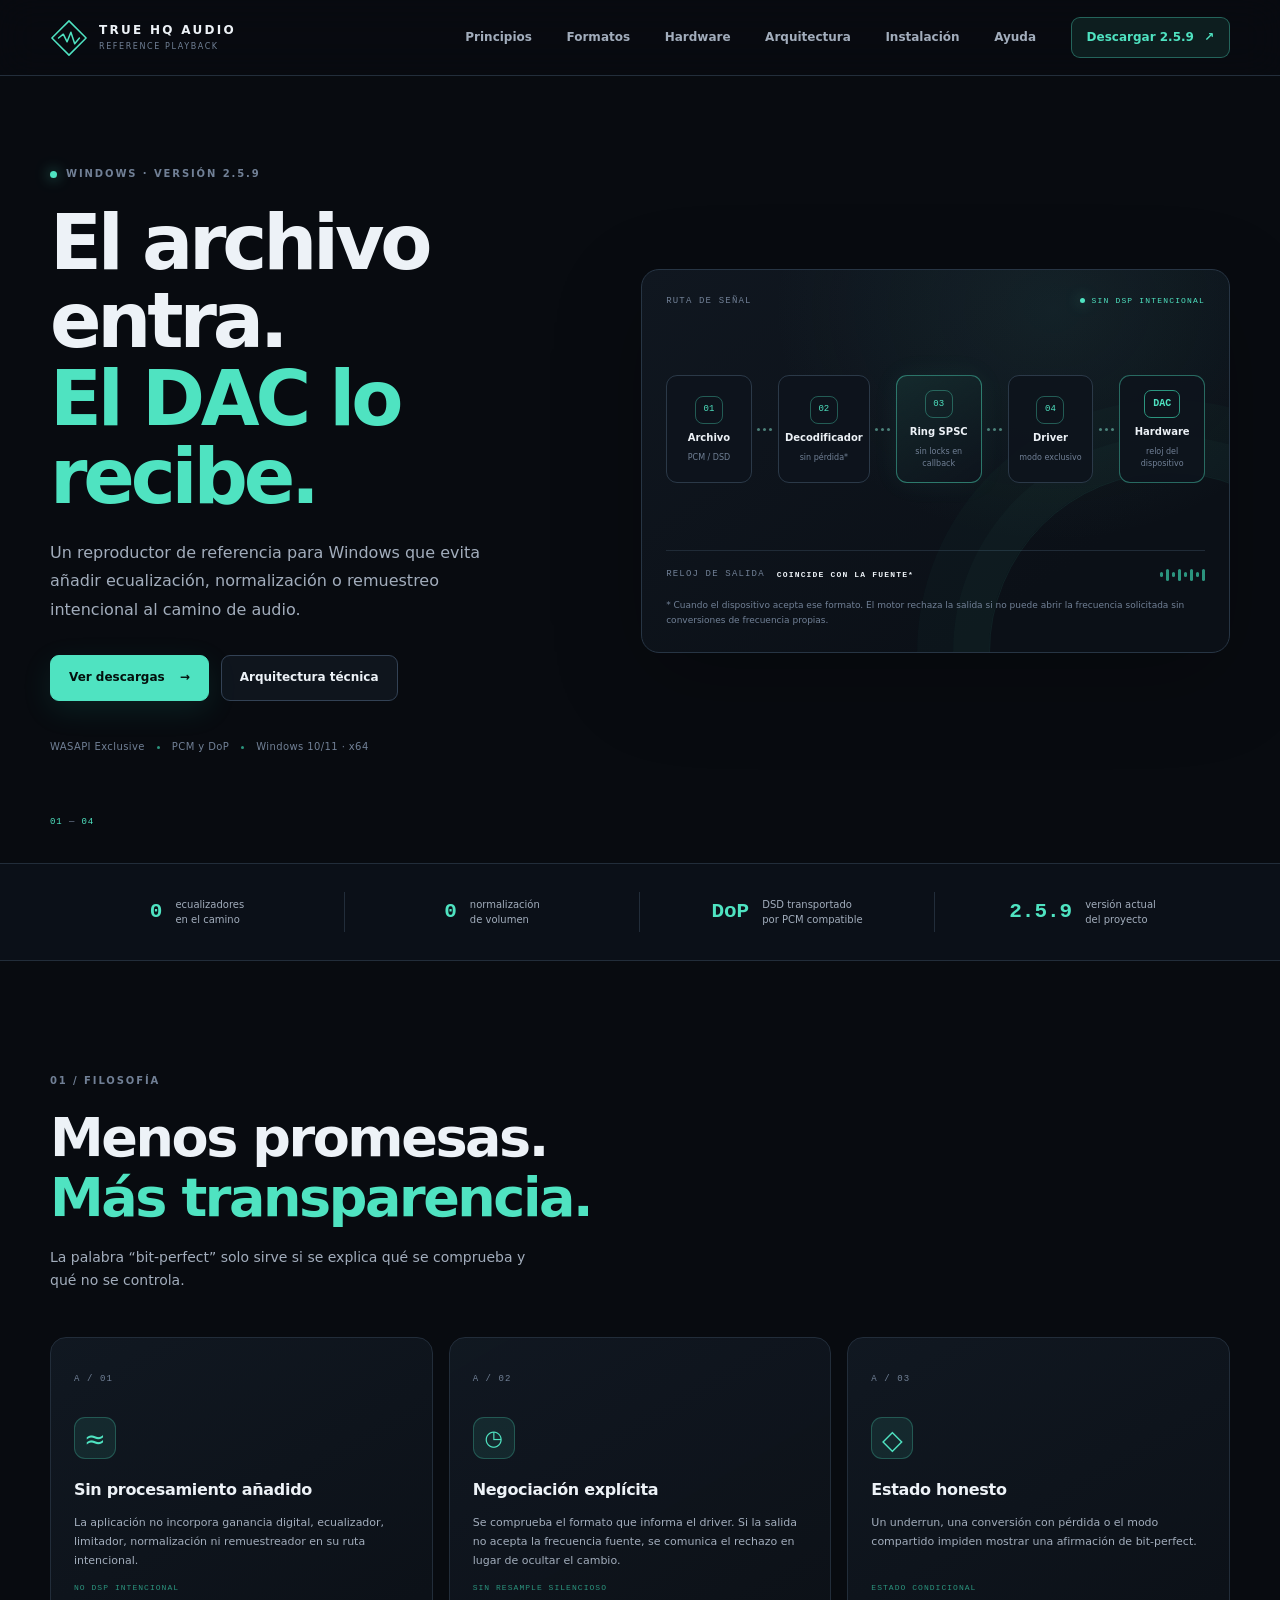
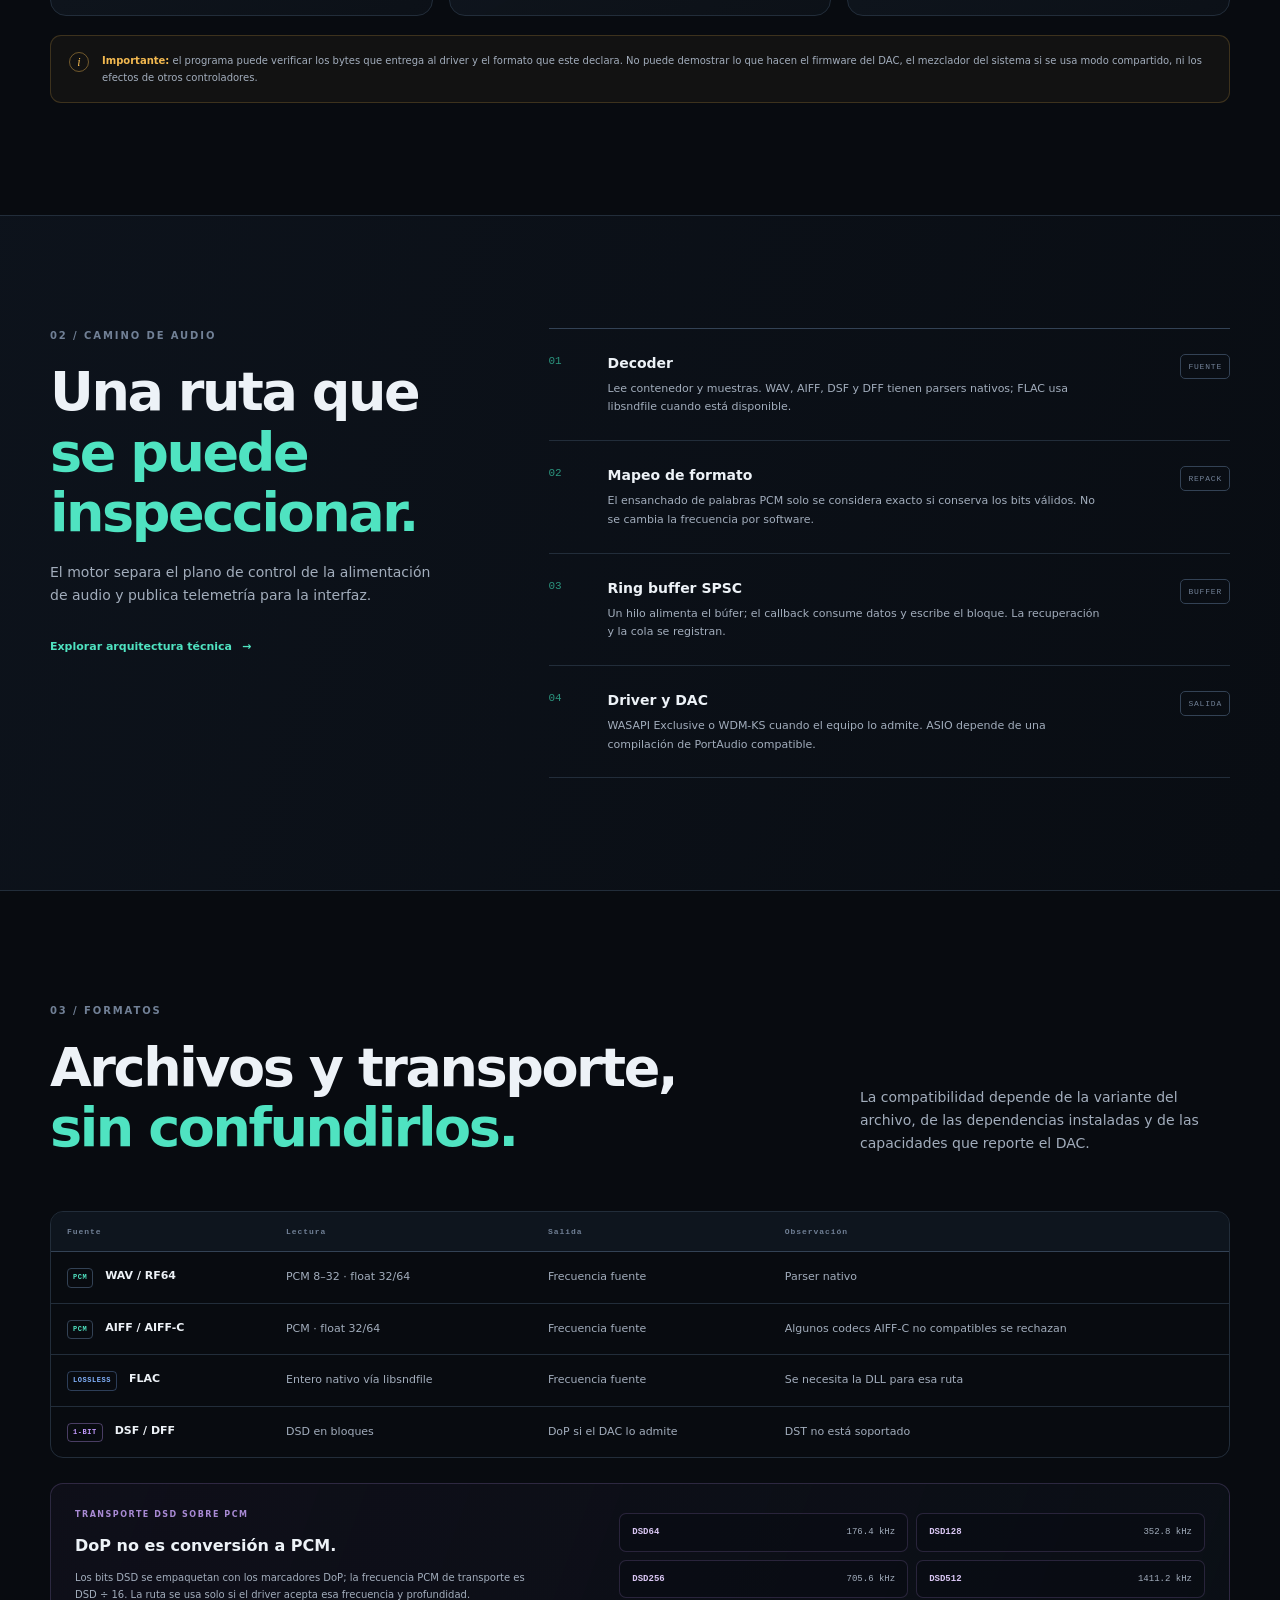
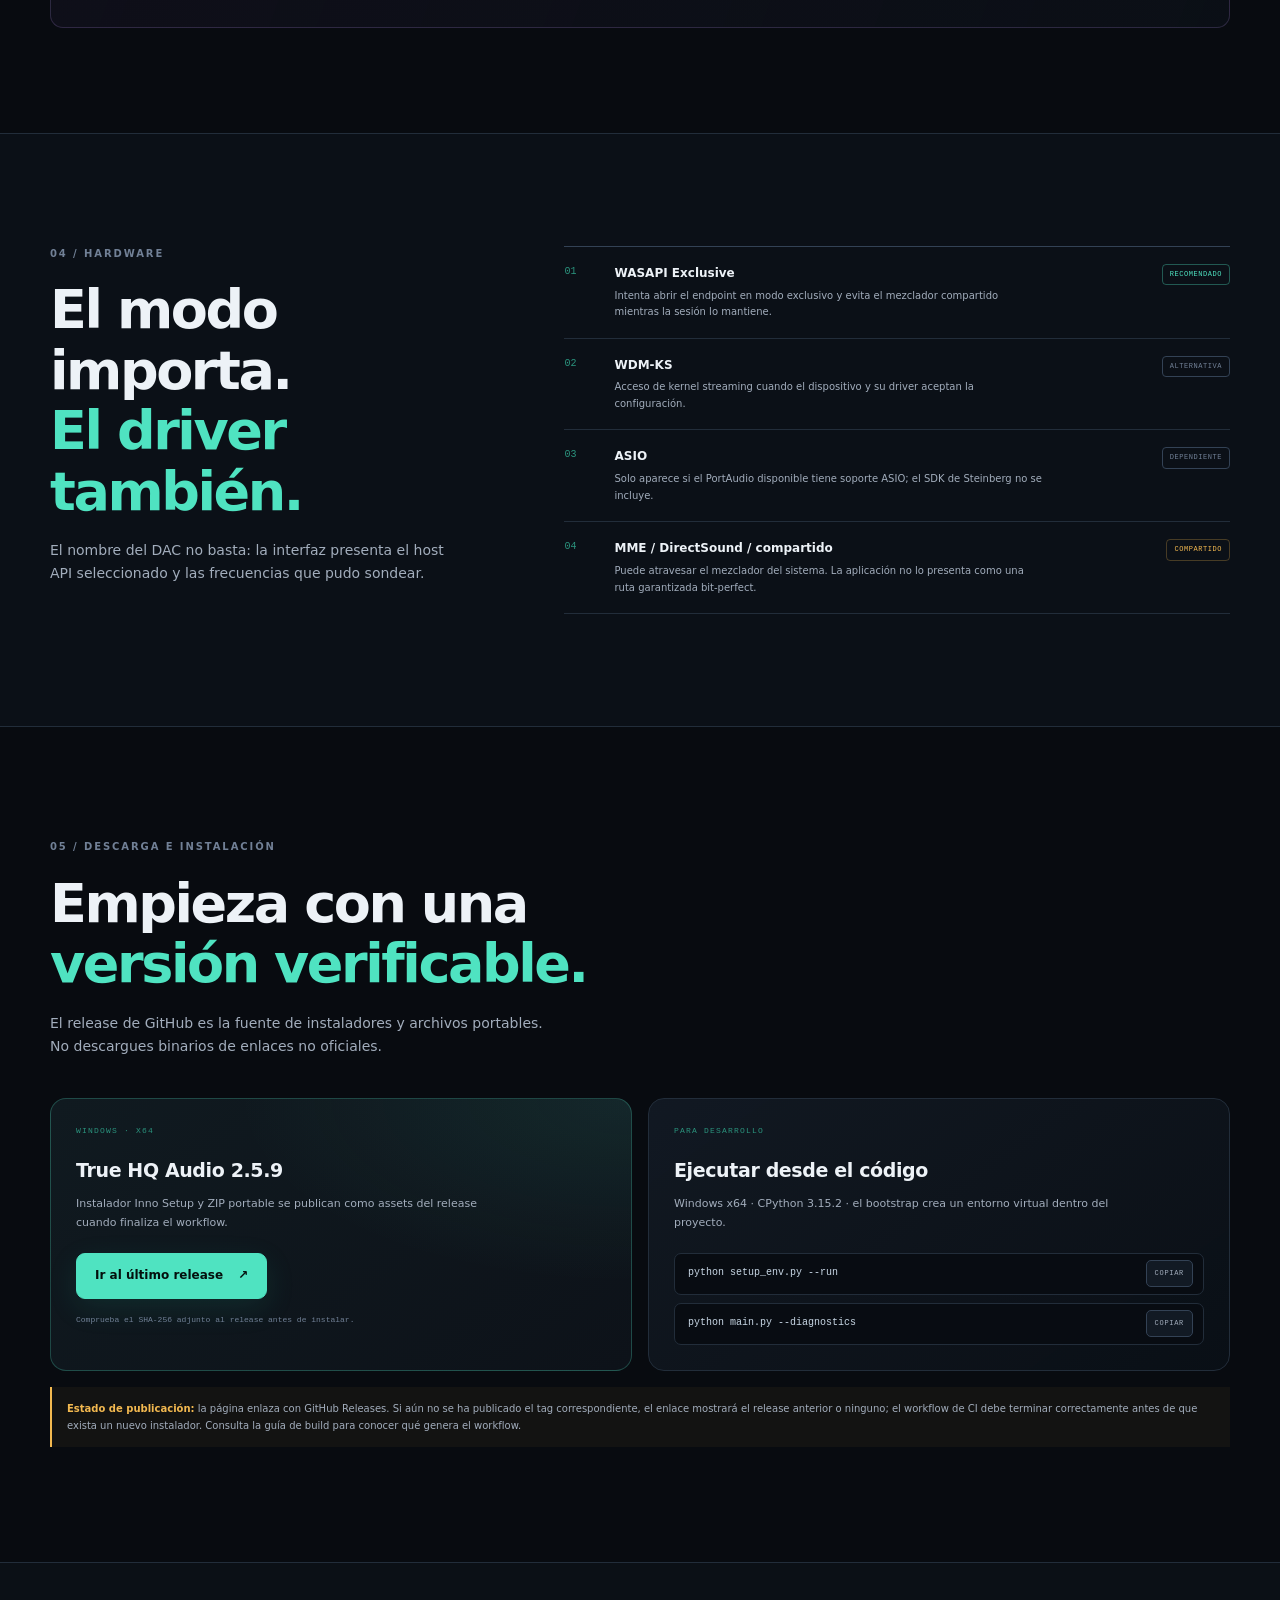
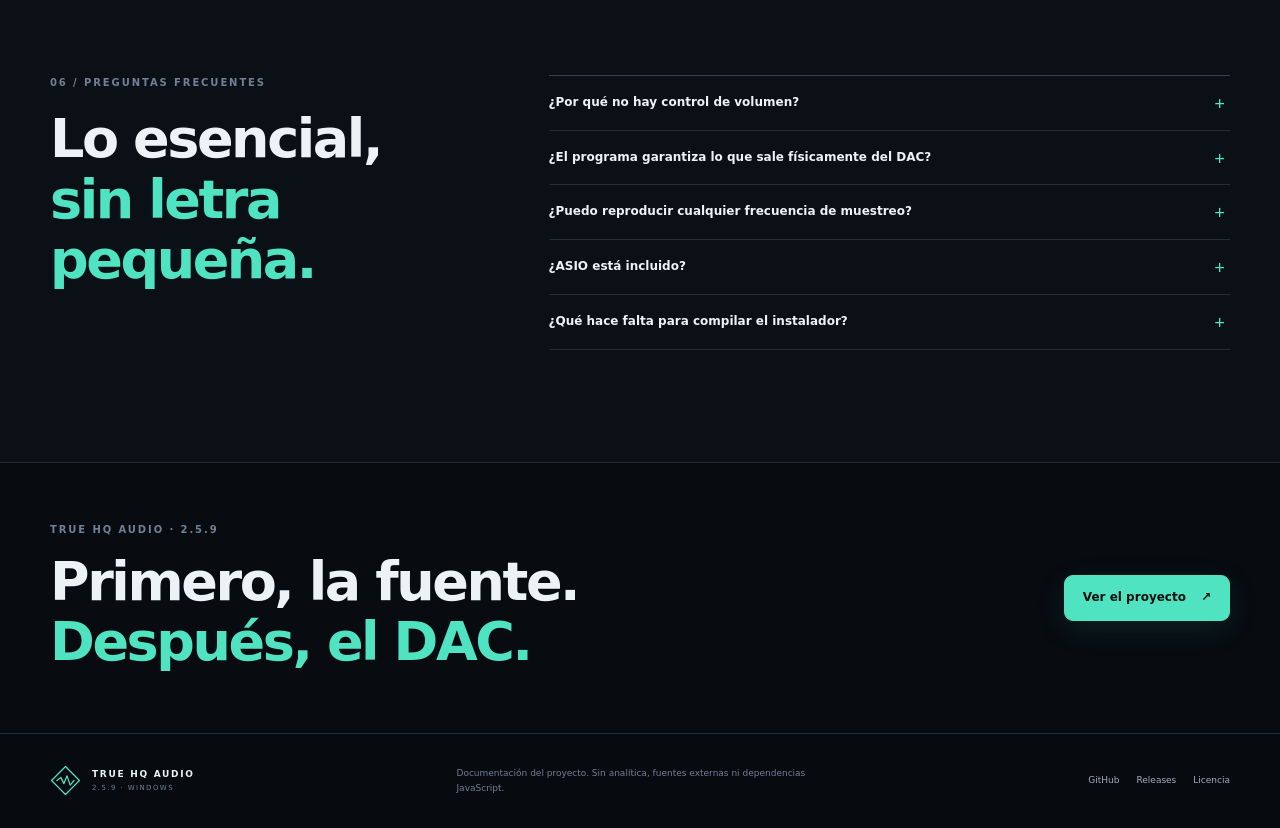
==== commit 353c6ff3: "43" ====
--- a/docs/index.html
+++ b/docs/index.html
@@ -50,7 +50,7 @@
         </div>
         <div class="hero-meta"><span>WASAPI Exclusive</span><i></i><span>PCM y DoP</span><i></i><span>Windows 10/11 · x64</span></div>
       </div>
-      <div class="hero-art" aria-label="Diagrama de la ruta de audio">
+      <div class="hero-art" role="img" aria-label="Diagrama de la ruta de audio: archivo, decodificador, ring buffer, driver y DAC">
         <div class="art-topline"><span>RUTA DE SEÑAL</span><span class="live-label"><b></b> SIN DSP INTENCIONAL</span></div>
         <div class="signal-flow">
           <div class="signal-node"><span class="node-icon">01</span><strong>Archivo</strong><small>PCM / DSD</small></div>
--- a/docs/site.css
+++ b/docs/site.css
@@ -174,8 +174,66 @@
 .site-footer { display: flex; min-height: 95px; align-items: center; justify-content: space-between; gap: 24px; padding: 20px max(32px, calc((100vw - var(--content)) / 2)); border-top: 1px solid var(--line); background: #070a0f; }.footer-brand .brand-mark { width: 31px; height: 31px; }.footer-brand .brand-wordmark strong { font-size: 9px; }.footer-brand .brand-wordmark small { font-size: 7px; }.site-footer > p { max-width: 370px; margin: 0; color: var(--dim); font-size: 9px; }.footer-links { display: flex; gap: 17px; color: var(--muted); font-size: 9px; }.footer-links a:hover { color: var(--accent); }
 .not-found { display: grid; min-height: 100svh; align-content: center; justify-items: start; width: min(700px, calc(100% - 48px)); margin-inline: auto; }.not-found h1 { margin-bottom: 17px; font-size: clamp(44px, 7vw, 76px); letter-spacing: -.05em; line-height: 1.05; }.not-found h1 span { color: var(--accent); }.not-found > p:not(.eyebrow) { margin-bottom: 25px; color: var(--muted); font-size: 14px; }
 
+/* ---------------------------------------------------------------- docs pages */
+.doc-hero { padding-block: 86px 44px; border-bottom: 1px solid var(--line); }
+.doc-hero h1 { margin-bottom: 20px; font-size: clamp(38px, 5.2vw, 62px); letter-spacing: -.05em; line-height: 1.06; }
+.doc-hero .hero-lede { max-width: 660px; margin-bottom: 24px; }
+.doc-meta { display: flex; flex-wrap: wrap; align-items: center; gap: 11px; color: var(--dim); font-family: "Cascadia Mono", Consolas, monospace; font-size: 9px; letter-spacing: .08em; }
+.doc-meta i { width: 3px; height: 3px; border-radius: 50%; background: var(--accent-dim); }
+.doc-section { padding-block: 46px 112px; }
+.doc-two-col { display: grid; grid-template-columns: 236px minmax(0, 1fr); align-items: start; gap: clamp(34px, 5vw, 74px); }
+.doc-aside { position: sticky; top: 104px; display: grid; gap: 1px; padding-top: 4px; border-left: 1px solid var(--line); }
+.doc-aside .eyebrow { margin: 0 0 9px; padding-left: 16px; font-size: 9px; }
+.doc-aside a { padding: 6px 0 6px 16px; color: var(--muted); font-size: 11px; line-height: 1.5; transition: color .18s ease; }
+.doc-aside a:hover { color: var(--accent); }
+.doc-content { min-width: 0; }
+.doc-block { padding-block: 34px; border-top: 1px solid var(--line); }
+.doc-content > .doc-block:first-child { padding-top: 0; border-top: 0; }
+.doc-block > .eyebrow { margin-bottom: 10px; font-size: 9px; }
+.doc-block > h2 { margin-bottom: 14px; font-size: clamp(26px, 3vw, 36px); }
+.doc-block > p { max-width: 660px; color: var(--muted); font-size: 12.5px; line-height: 1.8; }
+.doc-block strong { color: var(--text); font-weight: 650; }
+.doc-flow { display: flex; flex-wrap: wrap; align-items: center; gap: 8px; margin: 20px 0; }
+.doc-flow span { padding: 7px 10px; border: 1px solid var(--line-bright); border-radius: 6px; background: rgba(8, 12, 18, .6); color: var(--text); font-family: "Cascadia Mono", Consolas, monospace; font-size: 8.5px; letter-spacing: .12em; }
+.doc-flow b { color: var(--accent-dim); font-weight: 600; }
+.doc-table-wrap { margin-block: 18px; overflow-x: auto; border: 1px solid var(--line); border-radius: 12px; }
+.doc-table { width: 100%; border-collapse: collapse; font-size: 11.5px; text-align: left; }
+.doc-table th { padding: 11px 14px; border-bottom: 1px solid var(--line-bright); background: rgba(18, 26, 36, .72); color: var(--dim); font-family: "Cascadia Mono", Consolas, monospace; font-size: 8px; font-weight: 600; letter-spacing: .12em; white-space: nowrap; }
+.doc-table td { padding: 12px 14px; border-bottom: 1px solid var(--line); color: var(--muted); line-height: 1.65; vertical-align: top; }
+.doc-table tbody tr:last-child td { border-bottom: 0; }
+.doc-table td:first-child { color: var(--text); font-weight: 600; white-space: nowrap; }
+.doc-callout { display: grid; gap: 6px; margin: 18px 0; padding: 16px 18px; border: 1px solid rgba(79, 227, 193, .22); border-radius: 11px; background: var(--accent-wash); }
+.doc-callout strong { color: var(--accent); font-family: "Cascadia Mono", Consolas, monospace; font-size: 11px; letter-spacing: .03em; }
+.doc-callout span { color: var(--muted); font-size: 11.5px; line-height: 1.7; }
+.doc-list { display: grid; gap: 9px; margin: 16px 0; padding: 0; list-style: none; }
+.doc-list li { position: relative; padding-left: 19px; color: var(--muted); font-size: 12px; line-height: 1.75; }
+.doc-list li::before { position: absolute; top: .66em; left: 2px; width: 6px; height: 6px; border-radius: 50%; background: var(--accent-dim); content: ""; }
+.driver-compact { display: grid; grid-template-columns: repeat(auto-fit, minmax(215px, 1fr)); gap: 10px; margin: 18px 0; }
+.driver-compact > span { display: grid; gap: 5px; padding: 13px 15px; border: 1px solid var(--line); border-radius: 10px; background: rgba(13, 19, 27, .7); }
+.driver-compact b { color: var(--text); font-size: 11.5px; font-weight: 650; }
+.driver-compact small { color: var(--dim); font-size: 10px; line-height: 1.65; }
+.code-block { position: relative; margin: 18px 0; overflow: hidden; border: 1px solid var(--line); border-radius: 11px; background: #080c12; }
+.code-title { padding: 9px 92px 9px 14px; border-bottom: 1px solid var(--line); color: var(--dim); font-family: "Cascadia Mono", Consolas, monospace; font-size: 8px; letter-spacing: .14em; }
+.code-block pre { margin: 0; padding: 14px; overflow-x: auto; }
+.code-block code { color: #c8d7e5; font-family: "Cascadia Mono", Consolas, monospace; font-size: 11px; line-height: 1.75; white-space: pre; }
+.code-block .copy-button { position: absolute; top: 6px; right: 8px; background: var(--surface-raised); }
+.step-list { display: grid; margin: 18px 0; padding: 0; list-style: none; border-top: 1px solid var(--line); }
+.step-list li { display: grid; grid-template-columns: 34px 1fr; align-items: start; gap: 13px; padding: 14px 0; border-bottom: 1px solid var(--line); }
+.step-list b { color: var(--accent-dim); font-family: "Cascadia Mono", Consolas, monospace; font-size: 10px; font-weight: 600; }
+.step-list span { color: var(--muted); font-size: 12px; line-height: 1.7; }
+.doc-next { display: grid; grid-template-columns: 1fr 1fr; gap: 12px; margin-top: 34px; padding-top: 22px; border-top: 1px solid var(--line-bright); }
+.doc-next a { display: grid; gap: 5px; padding: 15px 17px; border: 1px solid var(--line); border-radius: 11px; background: rgba(13, 19, 27, .66); transition: border-color .18s ease, transform .18s ease; }
+.doc-next a:hover { transform: translateY(-2px); border-color: #3c5860; }
+.doc-next small { color: var(--dim); font-family: "Cascadia Mono", Consolas, monospace; font-size: 8px; letter-spacing: .14em; }
+.doc-next strong { color: var(--text); font-size: 12px; font-weight: 650; }
+.doc-next a:last-child { text-align: right; }
+.format-mark.pcm { color: var(--accent); }
+.principle-icon.icon-wave { font-size: 26px; }
+.doc-block > p code, .doc-block > ul code, .step-list code { padding: 2px 5px; border: 1px solid var(--line); border-radius: 4px; background: rgba(8, 12, 18, .72); color: #c8d7e5; font-family: "Cascadia Mono", Consolas, monospace; font-size: .9em; }
+
 @media (max-width: 1020px) {
   :root { --content: 860px; }
+  .doc-two-col { grid-template-columns: 198px minmax(0, 1fr); }
   .site-header { padding-inline: 26px; }
   .main-nav { gap: 18px; }
   .hero { grid-template-columns: 1fr 1fr; gap: 34px; min-height: 580px; }
@@ -216,6 +274,29 @@
   .driver-list article { grid-template-columns: 23px 1fr; }.download-card, .source-card { padding: 18px; }.footer-links { gap: 12px; font-size: 8px; }
 }
 
+@media (max-width: 760px) {
+  .doc-hero { padding-block: 62px 32px; }
+  .doc-hero h1 { font-size: clamp(34px, 9vw, 46px); }
+  .doc-hero .hero-lede { font-size: 13px; }
+  .doc-section { padding-block: 34px 78px; }
+  .doc-two-col { grid-template-columns: minmax(0, 1fr); gap: 26px; }
+  .doc-aside { position: static; grid-template-columns: 1fr 1fr; column-gap: 14px; padding: 14px 0 0; border-top: 1px solid var(--line); border-left: 0; }
+  .doc-aside .eyebrow { grid-column: 1 / -1; padding-left: 0; }
+  .doc-aside a { padding: 7px 0; border-bottom: 1px solid rgba(34, 45, 58, .6); }
+  .doc-table { min-width: 560px; }
+  .doc-next { grid-template-columns: minmax(0, 1fr); }
+  .doc-next a:last-child { text-align: left; }
+  .doc-flow span { padding: 6px 8px; font-size: 8px; }
+  .step-list li { grid-template-columns: 28px 1fr; gap: 10px; }
+  .code-title { padding-right: 14px; padding-bottom: 27px; }
+}
+
+@media (max-width: 440px) {
+  .doc-hero h1 { font-size: 33px; }
+  .doc-block > p, .doc-list li, .step-list span { font-size: 11.5px; }
+  .doc-block { padding-block: 27px; }
+}
+
 @media (prefers-reduced-motion: reduce) {
   *, *::before, *::after { scroll-behavior: auto !important; animation-duration: .01ms !important; animation-iteration-count: 1 !important; transition-duration: .01ms !important; }
 }
